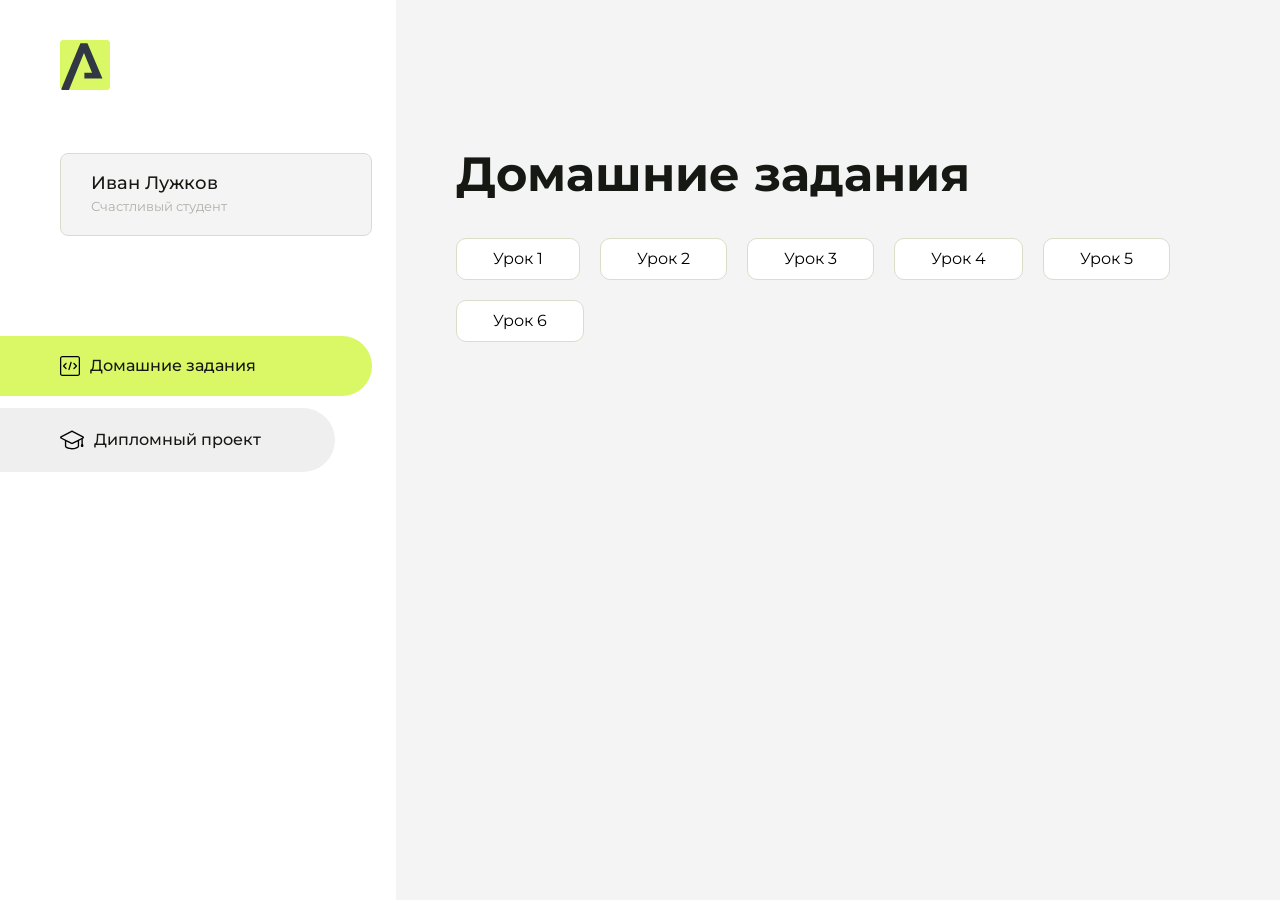
==== index.html @ 6c9d1210 "Update index.html" ====
<!DOCTYPE html>
<html lang="en">
<head>
    <meta charset="UTF-8">
    <meta name="viewport" content="width=device-width, initial-scale=1.0">
    <title>Домашняя работа</title>
    <link rel="shortcut icon" href="src/logo.ico" type="image/x-icon">
    <link rel="preconnect" href="https://fonts.googleapis.com">
    <link rel="preconnect" href="https://fonts.gstatic.com" crossorigin>
    <link href="https://fonts.googleapis.com/css2?family=Montserrat:wght@400;500;700&family=Rubik:wght@500&display=swap"
          rel="stylesheet">
    <link rel="stylesheet" href="src/style.css">
</head>
<body id="body">
<div class="overlay" id="overlay"></div>
<div class="layout">
    <div class="burger" id="burger">
        <svg viewBox="0 0 24 24" fill="none" xmlns="http://www.w3.org/2000/svg">
            <g id="SVGRepo_bgCarrier" stroke-width="0"></g>
            <g id="SVGRepo_tracerCarrier" stroke-linecap="round" stroke-linejoin="round"></g>
            <g id="SVGRepo_iconCarrier">
                <path d="M4 18L20 18" stroke="#DAF765" stroke-width="2" stroke-linecap="round"></path>
                <path d="M4 12L20 12" stroke="#DAF765" stroke-width="2" stroke-linecap="round"></path>
                <path d="M4 6L20 6" stroke="#DAF765" stroke-width="2" stroke-linecap="round"></path>
            </g>
        </svg>
    </div>
    <aside class="sidebar" id="sidebar">
        <div class="sidebar__inner">
            <div class="logo">
                <svg width="50" height="50" viewBox="0 0 50 50" fill="none" xmlns="http://www.w3.org/2000/svg">
                    <g clip-path="url(#clip0_513_74730)">
                        <path d="M46.17 -0.257004H3.83C1.57281 -0.257004 -0.257 1.57281 -0.257 3.83V46.17C-0.257 48.4272 1.57281 50.257 3.83 50.257H46.17C48.4272 50.257 50.257 48.4272 50.257 46.17V3.83C50.257 1.57281 48.4272 -0.257004 46.17 -0.257004Z"
                              fill="#DAF765"/>
                        <path d="M24.375 38.4H42.461L27.441 3.1585H20.4355C20.4355 3.1585 6.7895 35.881 1.1945 49.294C2.015 50.0275 3.0945 50.257 3.6945 50.257H8.8445L23.954 13.07L32.0465 32.8285H24.375V38.4Z"
                              fill="#323843"/>
                    </g>
                    <defs>
                        <clipPath id="clip0_513_74730">
                            <rect width="50" height="50" fill="white"/>
                        </clipPath>
                    </defs>
                </svg>
            </div>
            <div class="sidebar__user">
                <div class="sidebar__name">Иван Лужков</div>
                <div class="sidebar__text">Счастливый студент</div>
            </div>
            <div class="sidebar__tabs">
                <div class="sidebar__item">
                    <button class="sidebar__button active" id="tasks">
                        <svg xmlns="http://www.w3.org/2000/svg" width="20" height="20" viewBox="0 0 20 20" fill="none">
                            <g clip-path="url(#clip0_704_74543)">
                                <path d="M17.7083 20H2.29167C1.0275 20 0 18.9725 0 17.7083V2.29167C0 1.0275 1.0275 0 2.29167 0H17.7083C18.9725 0 20 1.0275 20 2.29167V17.7083C20 18.9725 18.9725 20 17.7083 20ZM2.29167 1.25C1.7175 1.25 1.25 1.7175 1.25 2.29167V17.7083C1.25 18.2825 1.7175 18.75 2.29167 18.75H17.7083C18.2825 18.75 18.75 18.2825 18.75 17.7083V2.29167C18.75 1.7175 18.2825 1.25 17.7083 1.25H2.29167Z"
                                      fill="black"/>
                                <path d="M6.04167 13.125C5.88167 13.125 5.72167 13.0642 5.6 12.9417L3.1 10.4417C2.85583 10.1975 2.85583 9.80167 3.1 9.5575L5.6 7.0575C5.84417 6.81333 6.24 6.81333 6.48417 7.0575C6.72833 7.30167 6.72833 7.6975 6.48417 7.94167L4.42583 10L6.48417 12.0583C6.72833 12.3025 6.72833 12.6983 6.48417 12.9425C6.36167 13.0642 6.20167 13.125 6.04167 13.125Z"
                                      fill="black"/>
                                <path d="M8.95833 14.1667C8.9 14.1667 8.84 14.1583 8.78167 14.1417C8.45083 14.0442 8.26083 13.6967 8.35833 13.3658L10.4417 6.28251C10.5392 5.95084 10.8892 5.76417 11.2175 5.85917C11.5483 5.95667 11.7383 6.30417 11.6408 6.63501L9.5575 13.7183C9.47833 13.9908 9.22833 14.1667 8.95833 14.1667Z"
                                      fill="black"/>
                                <path d="M13.9583 13.125C13.7983 13.125 13.6383 13.0642 13.5167 12.9417C13.2725 12.6975 13.2725 12.3017 13.5167 12.0575L15.575 9.99916L13.5167 7.94083C13.2725 7.69666 13.2725 7.30083 13.5167 7.05666C13.7608 6.81249 14.1567 6.81249 14.4008 7.05666L16.9008 9.55666C17.145 9.80083 17.145 10.1967 16.9008 10.4408L14.4008 12.9408C14.2783 13.0642 14.1183 13.125 13.9583 13.125Z"
                                      fill="black"/>
                            </g>
                            <defs>
                                <clipPath id="clip0_704_74543">
                                    <rect width="20" height="20" fill="white"/>
                                </clipPath>
                            </defs>
                        </svg>
                        <span>Домашние задания</span></button>
                </div>
                <div class="sidebar__item">
                    <button class="sidebar__button" id="diplom">
                        <svg xmlns="http://www.w3.org/2000/svg" width="24" height="24" viewBox="0 0 24 24" fill="none">
                            <g clip-path="url(#clip0_704_74553)">
                                <path d="M23.2628 10.5971C23.7176 10.365 24 9.90375 24 9.39337C24 8.883 23.7176 8.42175 23.2628 8.18962L12.6135 2.75362C12.2291 2.55824 11.7705 2.55787 11.3854 2.75399L0.736875 8.19C0.282375 8.42175 0 8.883 0 9.39337C0 9.90375 0.282375 10.365 0.736875 10.5971L4.89038 12.7177V18.2074C4.89038 19.8154 8.412 21.393 12 21.393C15.5884 21.393 19.1096 19.815 19.1096 18.2074V12.7174L21.4609 11.517V15.8017L20.901 17.2305C20.7409 17.6389 20.7934 18.0994 21.0405 18.4616C21.2876 18.8246 21.6979 19.041 22.1366 19.041C22.5754 19.041 22.9852 18.8246 23.2324 18.462C23.4795 18.099 23.532 17.6385 23.3719 17.2301L22.8124 15.8021V10.827L23.2628 10.5971ZM17.7623 18.1721C17.6198 18.6375 15.3491 20.0419 12 20.0419C8.65088 20.0419 6.38025 18.6375 6.2415 18.2074V12.3037L6.23887 12.3019C6.23812 12.057 6.1065 11.8207 5.87325 11.7019L1.3515 9.39337L12 3.95737L22.6489 9.39337L12 14.8294L5.87325 11.7019C5.54063 11.5331 4.6695 11.6674 4.5 12C4.33012 12.3322 4.55813 12.5479 4.89038 12.7177L11.3857 16.0331C11.5781 16.1314 11.7889 16.1805 12 16.1805C12.2107 16.1805 12.4222 16.1314 12.6146 16.0331L17.7593 13.407L17.7623 18.1721Z"
                                      fill="black"/>
                            </g>
                            <defs>
                                <clipPath id="clip0_704_74553">
                                    <rect width="24" height="24" fill="white"/>
                                </clipPath>
                            </defs>
                        </svg>
                        <span>Дипломный проект</span></button>
                </div>
            </div>
        </div>

    </aside>
    <div class="content">
        <div class="container">
            <div class="content__block" id="tasksBlock">
                <div class="content__title">Домашние задания</div>
                <ul class="content__list">
                    <li class="content__list-item">
                        <a href="hellohello">Урок 1</a>
                    </li>
                    <li class="content__list-item">
                        <a href="dz_statia">Урок 2</a>
                    </li>
                    <li class="content__list-item">
                        <a href="dz_table">Урок 3</a>
                    </li>
                    <li class="content__list-item">
                        <a href="dzform">Урок 4</a>
                    </li>
                    <li class="content__list-item">
                        <a href="Fit_studio/article.html">Урок 5</a>
                    </li>
                    <li class="content__list-item">
                        <a href="xbgn">Урок 6</a>
                    </li>
                </ul>
            </div>
            <div class="content__block hidden" id="diplomBlock">
                <div class="content__title">Дипломный проект</div>
                <div class="content__list-diplom">
                    <a href="ПАПКА-С-НОМЕРОМ-УРОКА">Ссылка на ДЗ</a>
                </div>
                <div class="content__decor">
                    <div class="content__decor-text">Давай проверим, чему ты научился!</div>
                    <div class="content__decor-img">
                        <img src="src/decor.png" alt="decor">
                    </div>
                </div>
            </div>
        </div>
    </div>
</div>
<script src="src/index.js"></script>
</body>
</html>
---- src/style.css ----
*{padding: 0;margin: 0;border: 0;}
*,*:before,*:after{-webkit-box-sizing: border-box;box-sizing: border-box;}
:focus,:active{outline: none;}
a:focus,a:active{outline: none;}
nav,footer,header,aside{display: block;}
html,body{
    height:100%;width:100%;
    font-size:100%;line-height:1;-ms-text-size-adjust:100%;-moz-text-size-adjust:100%;-webkit-text-size-adjust:100%;}
input,button,textarea{font-family:inherit;}
input::-ms-clear{display: none;}
button{cursor: pointer;}
button::-moz-focus-inner{padding:0;border:0;}
a,a:visited{text-decoration: none;}
a:hover{text-decoration: none;}
ul li{list-style: none;}
img{vertical-align: top;}
h1,h2,h3,h4,h5,h6{font-size:inherit;font-weight: inherit;}
a{color:inherit;}



body {
    font-family: "Montserrat",SansSerif;
    color: black;
}

body.overflow {
    overflow: hidden;
}



.layout {
    display: -webkit-box;
    display: -ms-flexbox;
    display: flex;
    min-height: 100vh;
}

.sidebar {
    padding: 40px 24px 40px 0;
    -ms-flex-negative: 0;
    flex-shrink: 0;
    background-color: white;
}



.content {
    -webkit-box-flex: 1;
    -ms-flex-positive: 1;
    flex-grow: 1;
    background-color: #F4F4F4;
}

.container {
    display: -webkit-box;
    display: -ms-flexbox;
    display: flex;
    -webkit-box-orient: vertical;
    -webkit-box-direction: normal;
    -ms-flex-direction: column;
    flex-direction: column;
    -webkit-box-pack: center;
    -ms-flex-pack: center;
    justify-content: center;
    -webkit-box-align: center;
    -ms-flex-align: center;
    align-items: center;
    padding: 150px 60px 80px 60px;
}


.logo {
    margin-left: 60px;
    margin-bottom: 60px;
}

.sidebar__user {
    background-color: #F4F4F4;
    padding: 20px 30px;
    margin-left: 60px;
    margin-bottom: 100px;
    border-radius: 8px;
    border: 1px solid #DADEC9;
}

.sidebar__name {
    color:#161814;
    font-size: 18px;
    font-weight: 500;
    margin-bottom: 6px;
}

.sidebar__text {
    color: #AFB1A7;
    font-size: 13px;
    font-weight: 400;
    line-height: 130%; /* 16.9px */
}

.sidebar__item {
    width: 372px;
}

.sidebar__button {
    display: -webkit-box;
    display: -ms-flexbox;
    display: flex;
    -webkit-box-align: center;
    -ms-flex-align: center;
    align-items: center;
    gap: 10px;
    padding: 20px 60px;
    margin-bottom: 12px;
    border-radius: 0px 100px 100px 0px;
    -webkit-transition: all .5s;
    -o-transition: all .5s;
    transition: all .5s;
    cursor: pointer;
    width: 90%;
    color:#161814;
    font-size: 16px;
    font-weight: 500;
}

.sidebar__button.active , .sidebar__button:hover {
    width: 100%;
    background-color: #DAF765;
}


.content__title {
    color: #161814;
    font-size: 48px;
    font-weight: 700;
    margin-bottom: 40px;
}

.content__list {
    display: -webkit-box;
    display: -ms-flexbox;
    display: flex;
    -webkit-box-align: center;
    -ms-flex-align: center;
    align-items: center;
    -ms-flex-wrap: wrap;
    flex-wrap: wrap;
    gap: 20px;
}



.content__list-item  {
    cursor: pointer;
    padding: 12px 18px;
    background-color: #fff;
    border-radius: 10px;
    border: 1px solid #DADEC9;
    -webkit-transition: all .3s;
    -o-transition: all .3s;
    transition: all .3s;
}

.content__list-item:hover,.content__list-diplom:hover {
    background-color: #AFB1A7;
}

li a {
    padding: 12px 18px;

}


.content__list-diplom {
    -webkit-transition: all .3s;
    -o-transition: all .3s;
    transition: all .3s;
    display: inline-block;
    padding: 12px 18px;
    background-color: #fff;
    border-radius: 10px;
    border: 1px solid #DADEC9;
}

.content__decor {
    display: -webkit-box;
    display: -ms-flexbox;
    display: flex;
    -webkit-box-align: center;
    -ms-flex-align: center;
    align-items: center;
}

.content__decor-text {
    color:#BEDD44;
    font-size: 36px;
    font-weight: 700;
    line-height: 110%; /* 39.6px */
}

.content__block {
    max-width: 1200px;
}

.content__block.hidden {
    display: none;
}

.content__decor-img img{
    width: 100%;
}

.burger {
    display: none;
    padding: 5px;
    position: fixed;
    top: 3%;
    right: 7%;
    width: 40px;
    height: 40px;
    background-color: #161814;
    border-radius: 50%;
    z-index: 10;
    border: 1px solid #DAF765;
}

@media (max-width: 768px) {
    .burger {
        display: block;
    }

    .sidebar {
        -webkit-transition: all .3s;
        -o-transition: all .3s;
        transition: all .3s;
        -webkit-transform: translateX(-100%);
        -ms-transform: translateX(-100%);
        transform: translateX(-100%);
        position: fixed;
        top: 0;
        left: 0;
        bottom: 0;
        z-index: 5;
    }

    .sidebar.show {
        -webkit-transform: translateX(0%);
        -ms-transform: translateX(0%);
        transform: translateX(0%);
    }

    .overlay {
        opacity: 0;
        pointer-events: none;
        -webkit-transition: all .3s;
        -o-transition: all .3s;
        transition: all .3s;
        position: absolute;
        top: 0;
        right: 0;
        left: 0;
        bottom: 0;
        z-index: 3;
        background-color: #000000e0;
    }

    .overlay.show {
        opacity: 1;
        pointer-events: all;
    }

    .container {
        padding: 40px 20px;
        min-height: 100%;
    }

    .content__decor {
        margin-top: 20px;
        -webkit-box-orient: vertical;
        -webkit-box-direction: normal;
        -ms-flex-direction: column;
        flex-direction: column;
    }
}

@media (max-width: 400px) {
    .sidebar__user {
        margin-left: 0;
    }
}
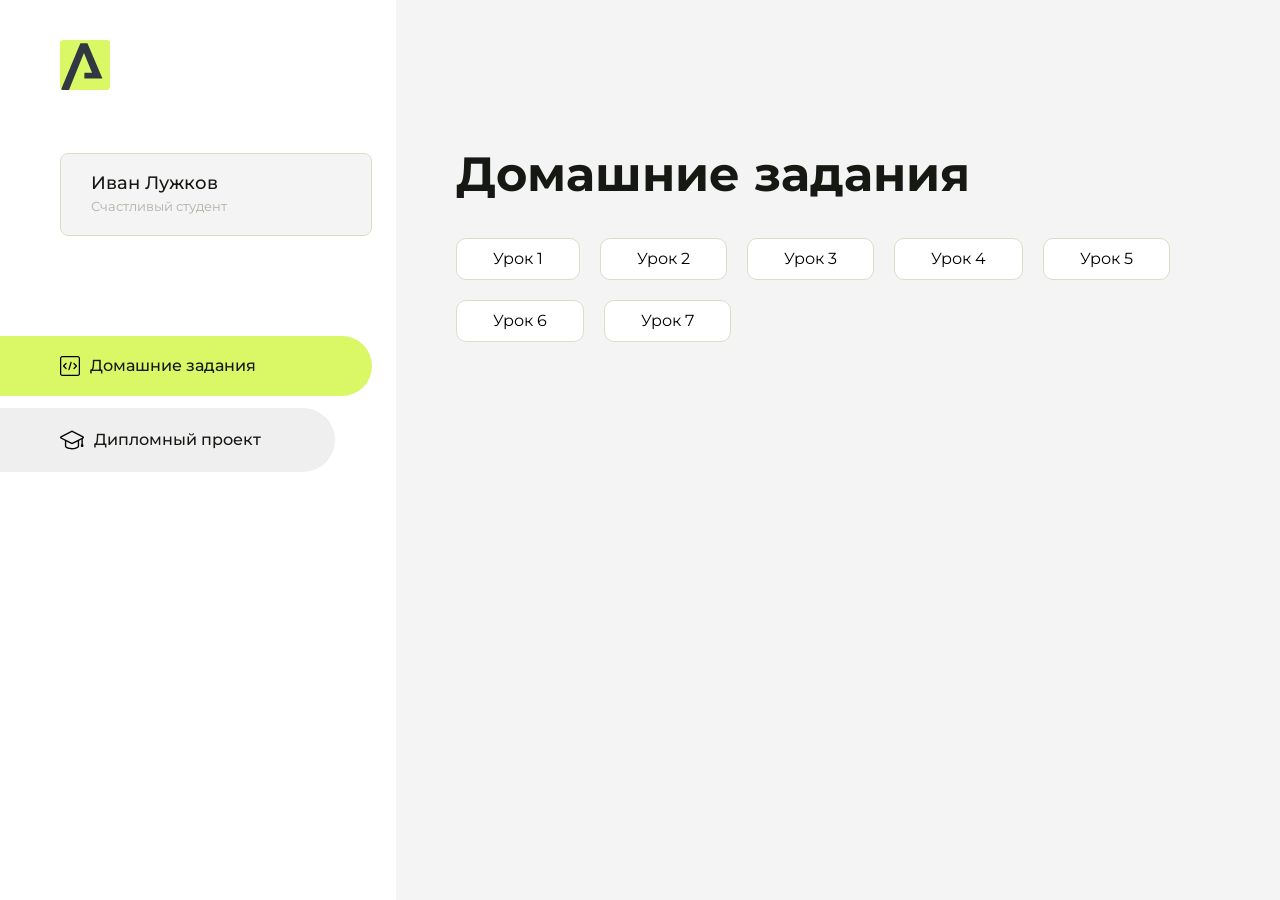
==== commit 2be22dd4: "Update index.html" ====
--- a/index.html
+++ b/index.html
@@ -108,7 +108,10 @@
                         <a href="Fit_studio/article.html">Урок 5</a>
                     </li>
                     <li class="content__list-item">
-                        <a href="xbgn">Урок 6</a>
+                        <a href="header">Урок 6</a>
+                    </li>
+                    <li class="content__list-item">
+                        <a href="xbgn">Урок 7</a>
                     </li>
                 </ul>
             </div>
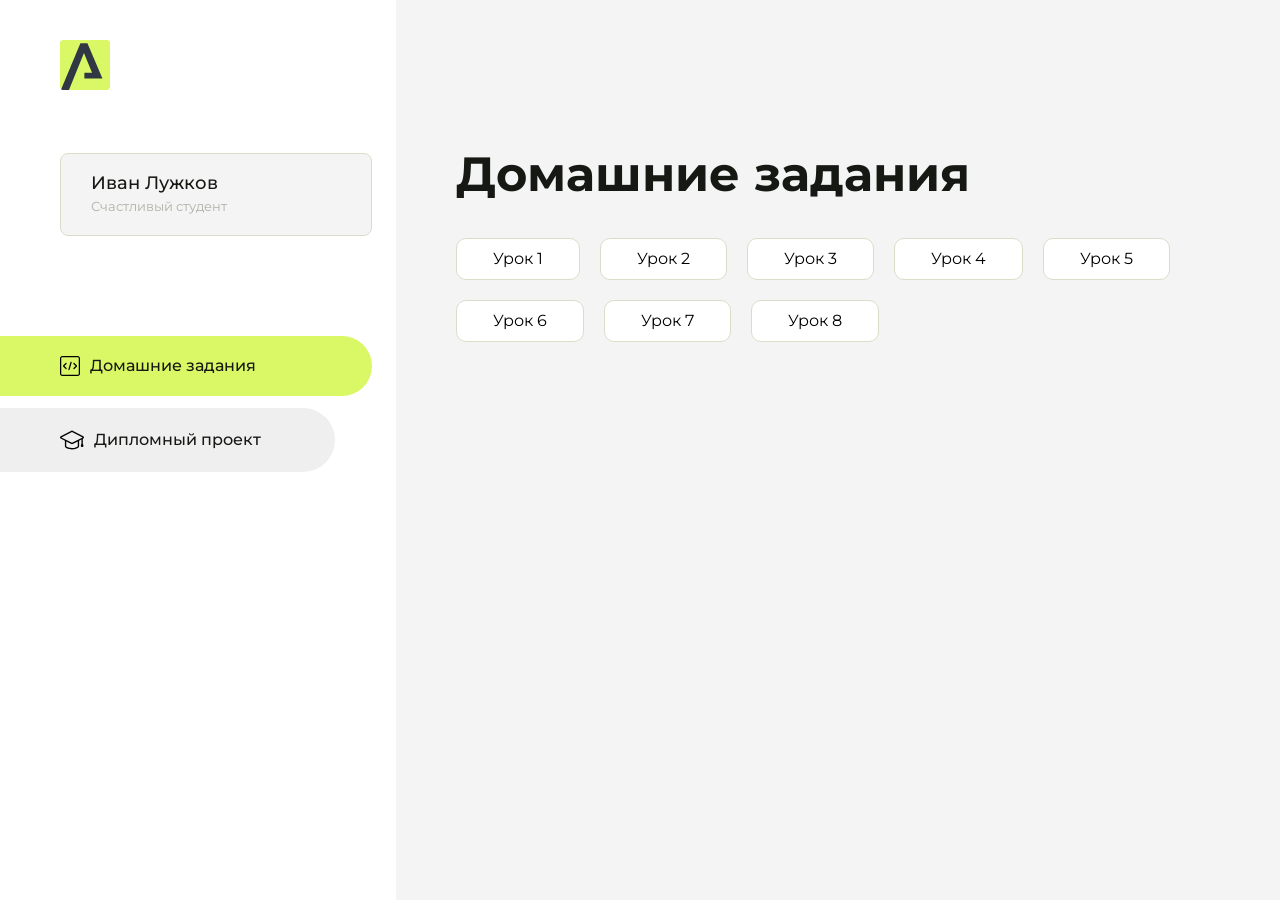
==== commit 673cc2c3: "Update index.html" ====
--- a/index.html
+++ b/index.html
@@ -111,7 +111,10 @@
                         <a href="header">Урок 6</a>
                     </li>
                     <li class="content__list-item">
-                        <a href="xbgn">Урок 7</a>
+                        <a href="Fit_studio_article">Урок 7</a>
+                    </li>
+                    <li class="content__list-item">
+                        <a href="xbgn">Урок 8</a>
                     </li>
                 </ul>
             </div>
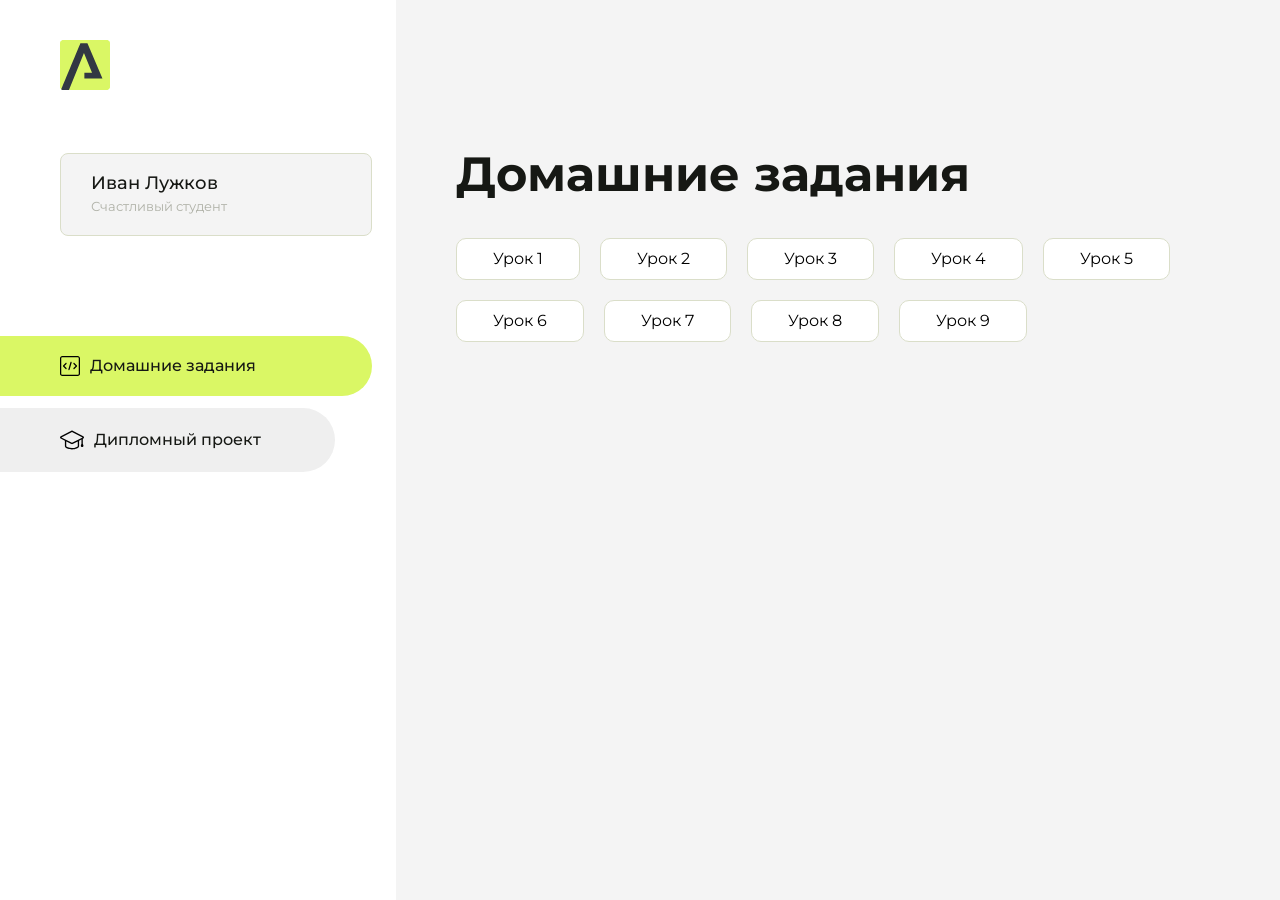
==== commit e2e806ab: "Update index.html" ====
--- a/index.html
+++ b/index.html
@@ -111,10 +111,13 @@
                         <a href="header">Урок 6</a>
                     </li>
                     <li class="content__list-item">
-                        <a href="Fit_studio_article">Урок 7</a>
+                        <a href="Fit_studio_article/article.html">Урок 7</a>
                     </li>
                     <li class="content__list-item">
-                        <a href="xbgn">Урок 8</a>
+                        <a href="dzform">Урок 8</a>
+                    </li>
+                    <li class="content__list-item">
+                        <a href="xbgn">Урок 9</a>
                     </li>
                 </ul>
             </div>
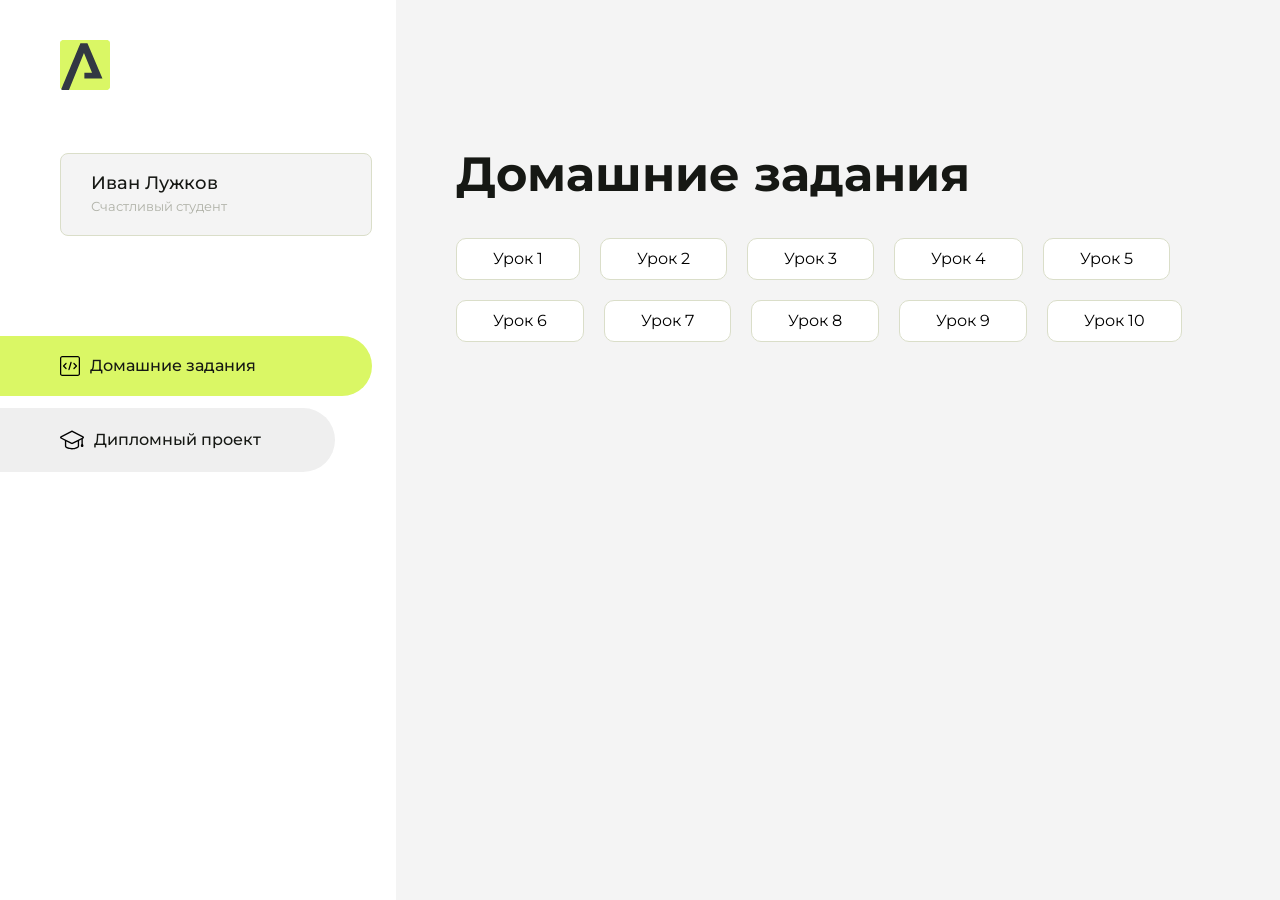
==== commit a9998b63: "Update index.html" ====
--- a/index.html
+++ b/index.html
@@ -117,7 +117,10 @@
                         <a href="dzform">Урок 8</a>
                     </li>
                     <li class="content__list-item">
-                        <a href="xbgn">Урок 9</a>
+                        <a href="Fit_studio_article">Урок 9</a>
+                    </li>
+                    <li class="content__list-item">
+                        <a href="xbgn">Урок 10</a>
                     </li>
                 </ul>
             </div>
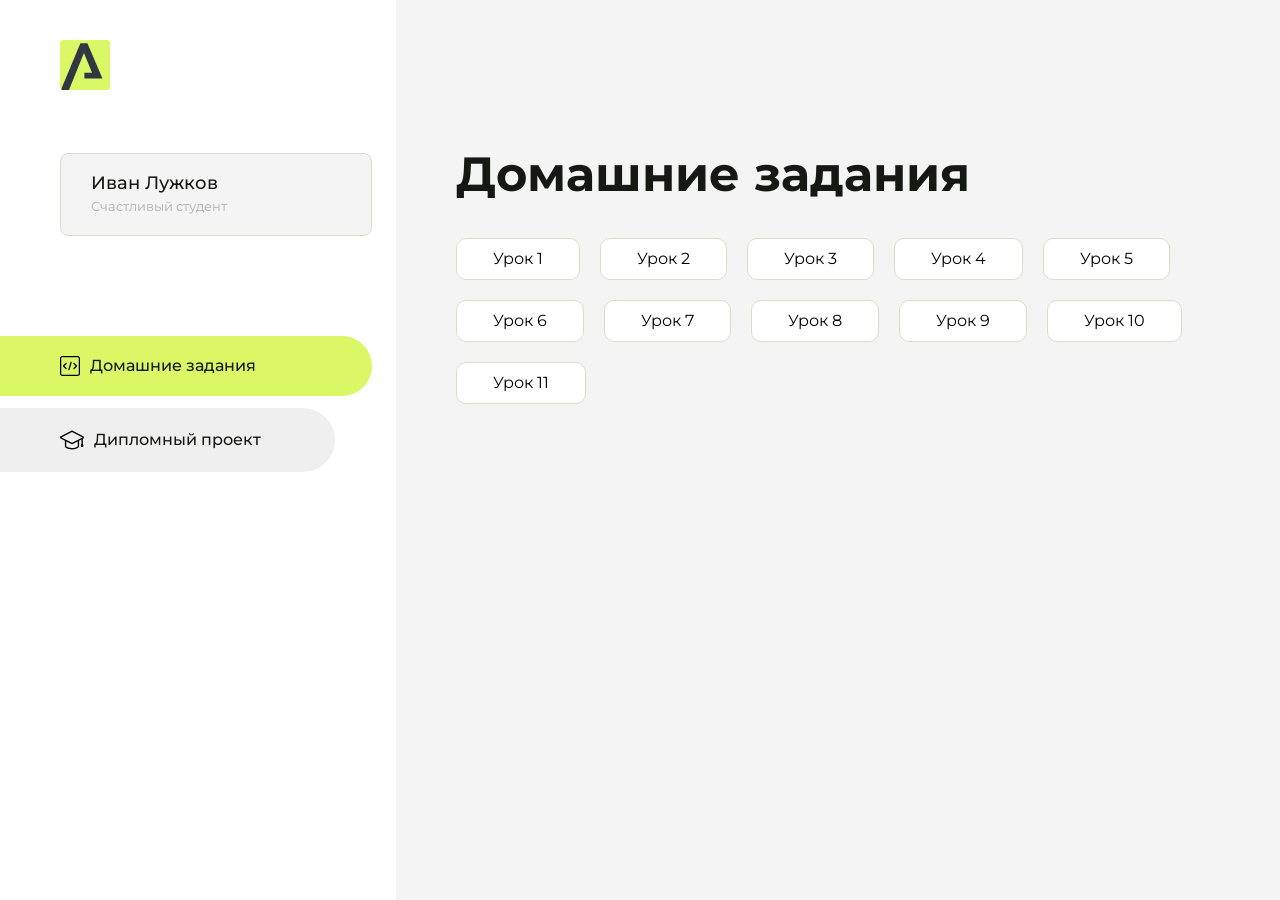
==== commit d7338a0f: "Update index.html" ====
--- a/index.html
+++ b/index.html
@@ -120,7 +120,10 @@
                         <a href="Fit_studio_article">Урок 9</a>
                     </li>
                     <li class="content__list-item">
-                        <a href="xbgn">Урок 10</a>
+                        <a href="Fit_studio_article">Урок 10</a>
+                    </li>
+                    <li class="content__list-item">
+                        <a href="xbgn">Урок 11</a>
                     </li>
                 </ul>
             </div>
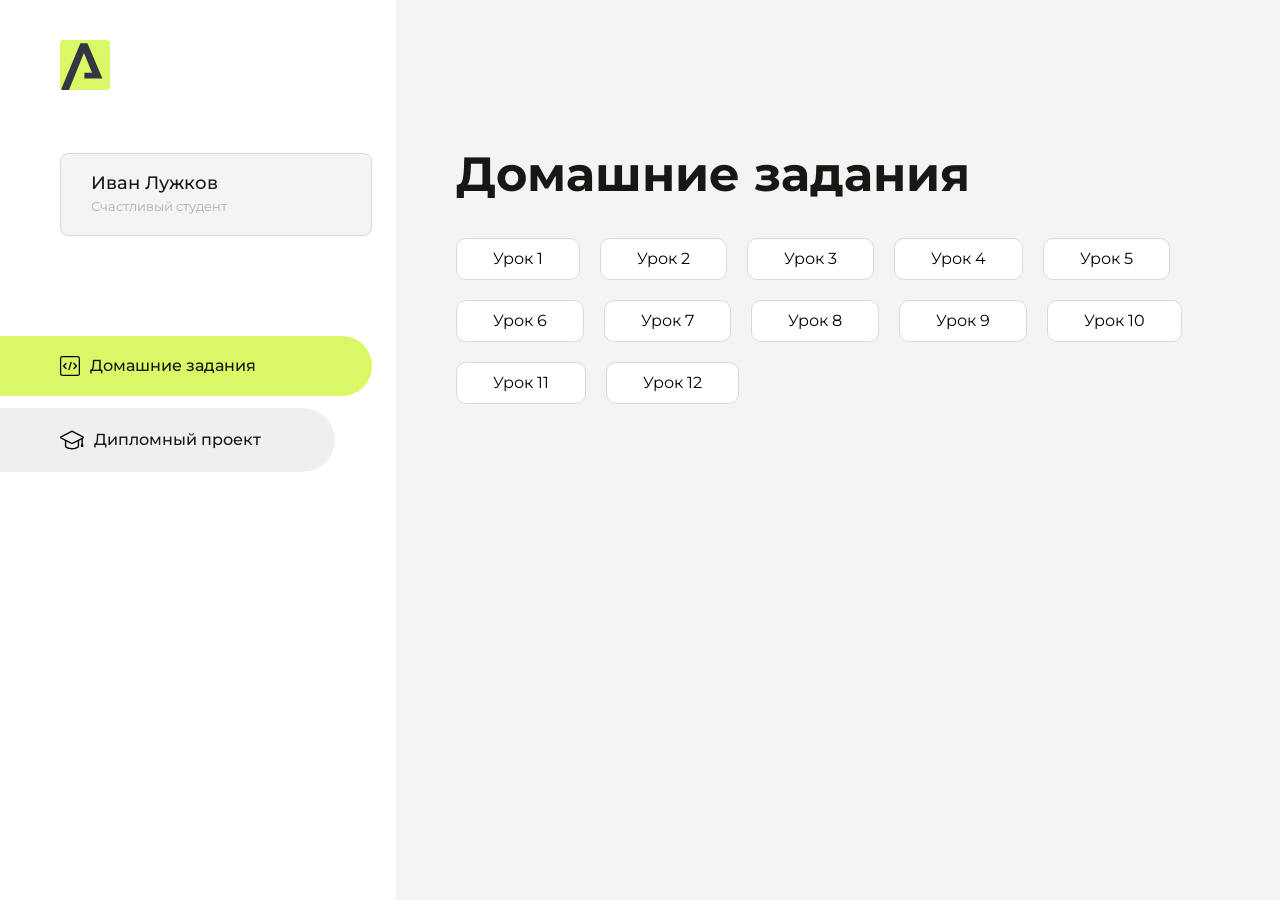
==== commit 7083e720: "Update index.html" ====
--- a/index.html
+++ b/index.html
@@ -123,7 +123,10 @@
                         <a href="Fit_studio_article">Урок 10</a>
                     </li>
                     <li class="content__list-item">
-                        <a href="xbgn">Урок 11</a>
+                        <a href="Fit_studio_article">Урок 11</a>
+                    </li>
+                    <li class="content__list-item">
+                        <a href="xbgn">Урок 12</a>
                     </li>
                 </ul>
             </div>
